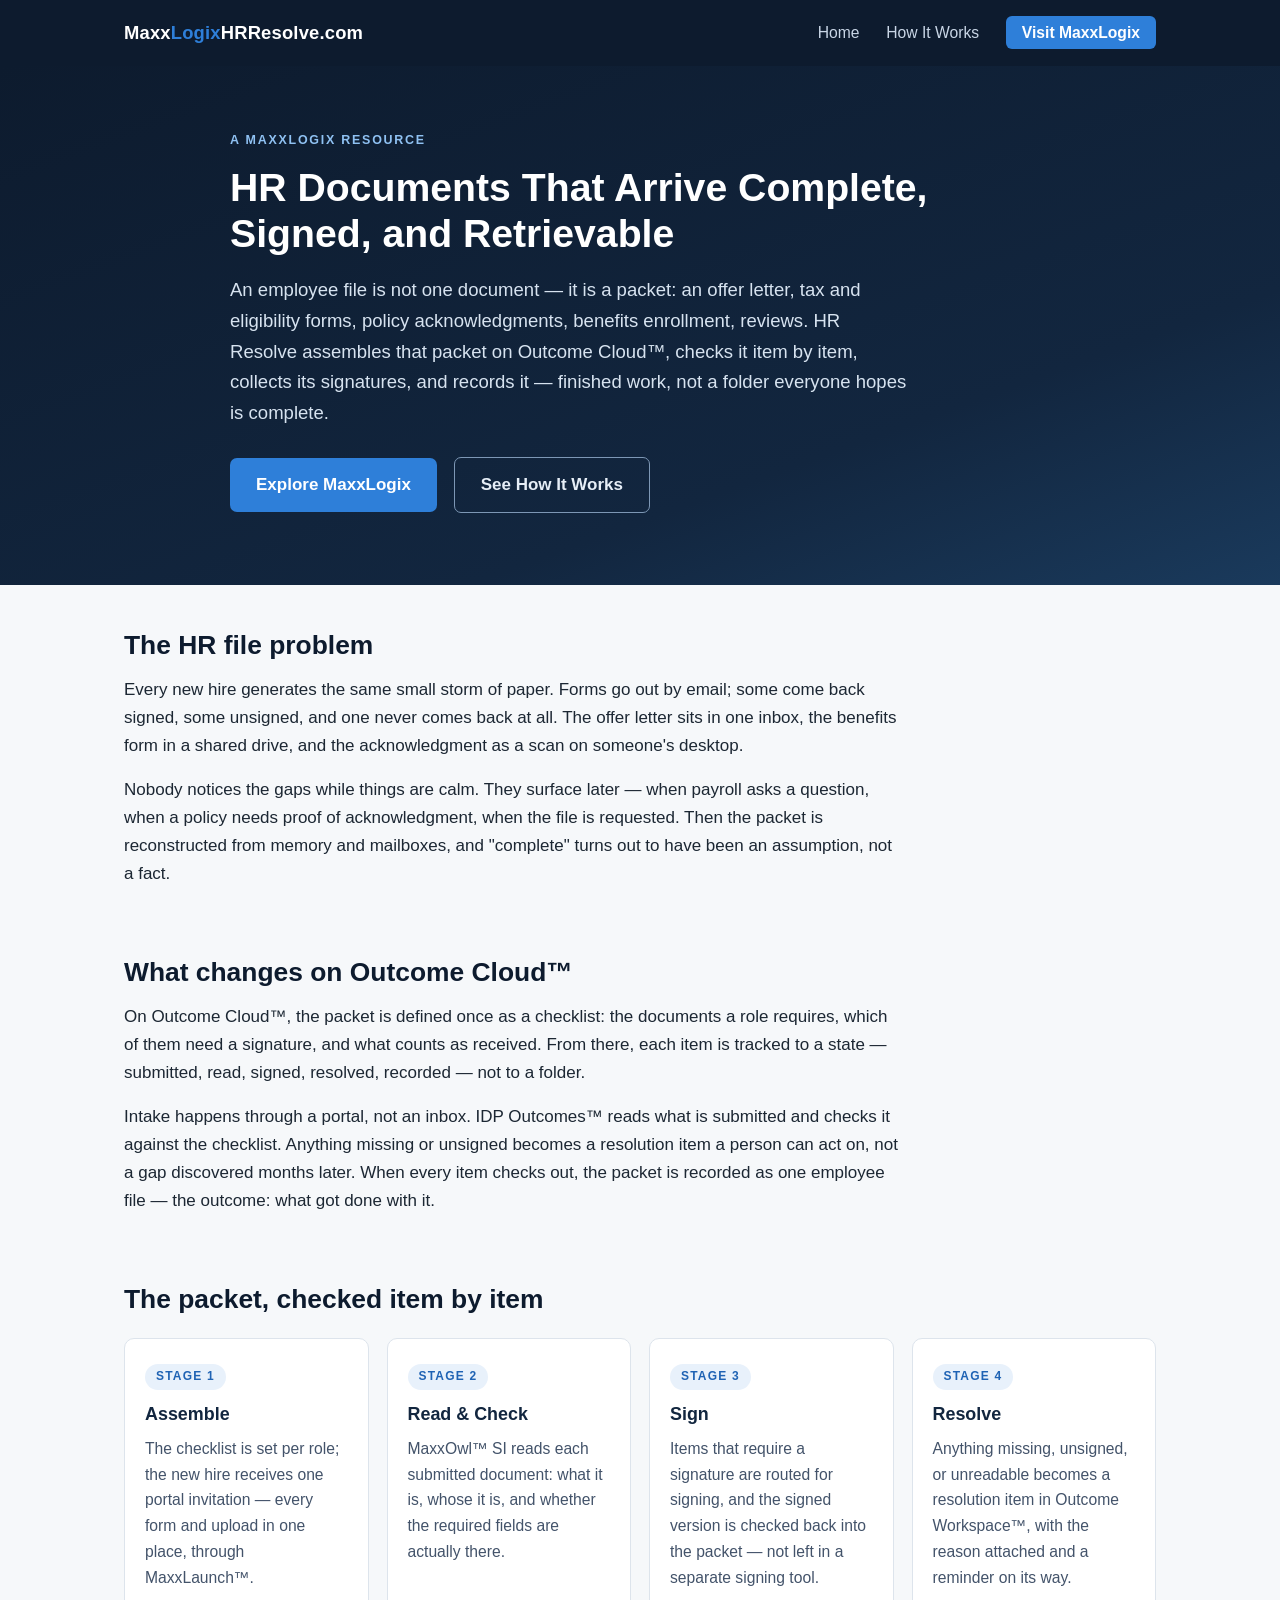
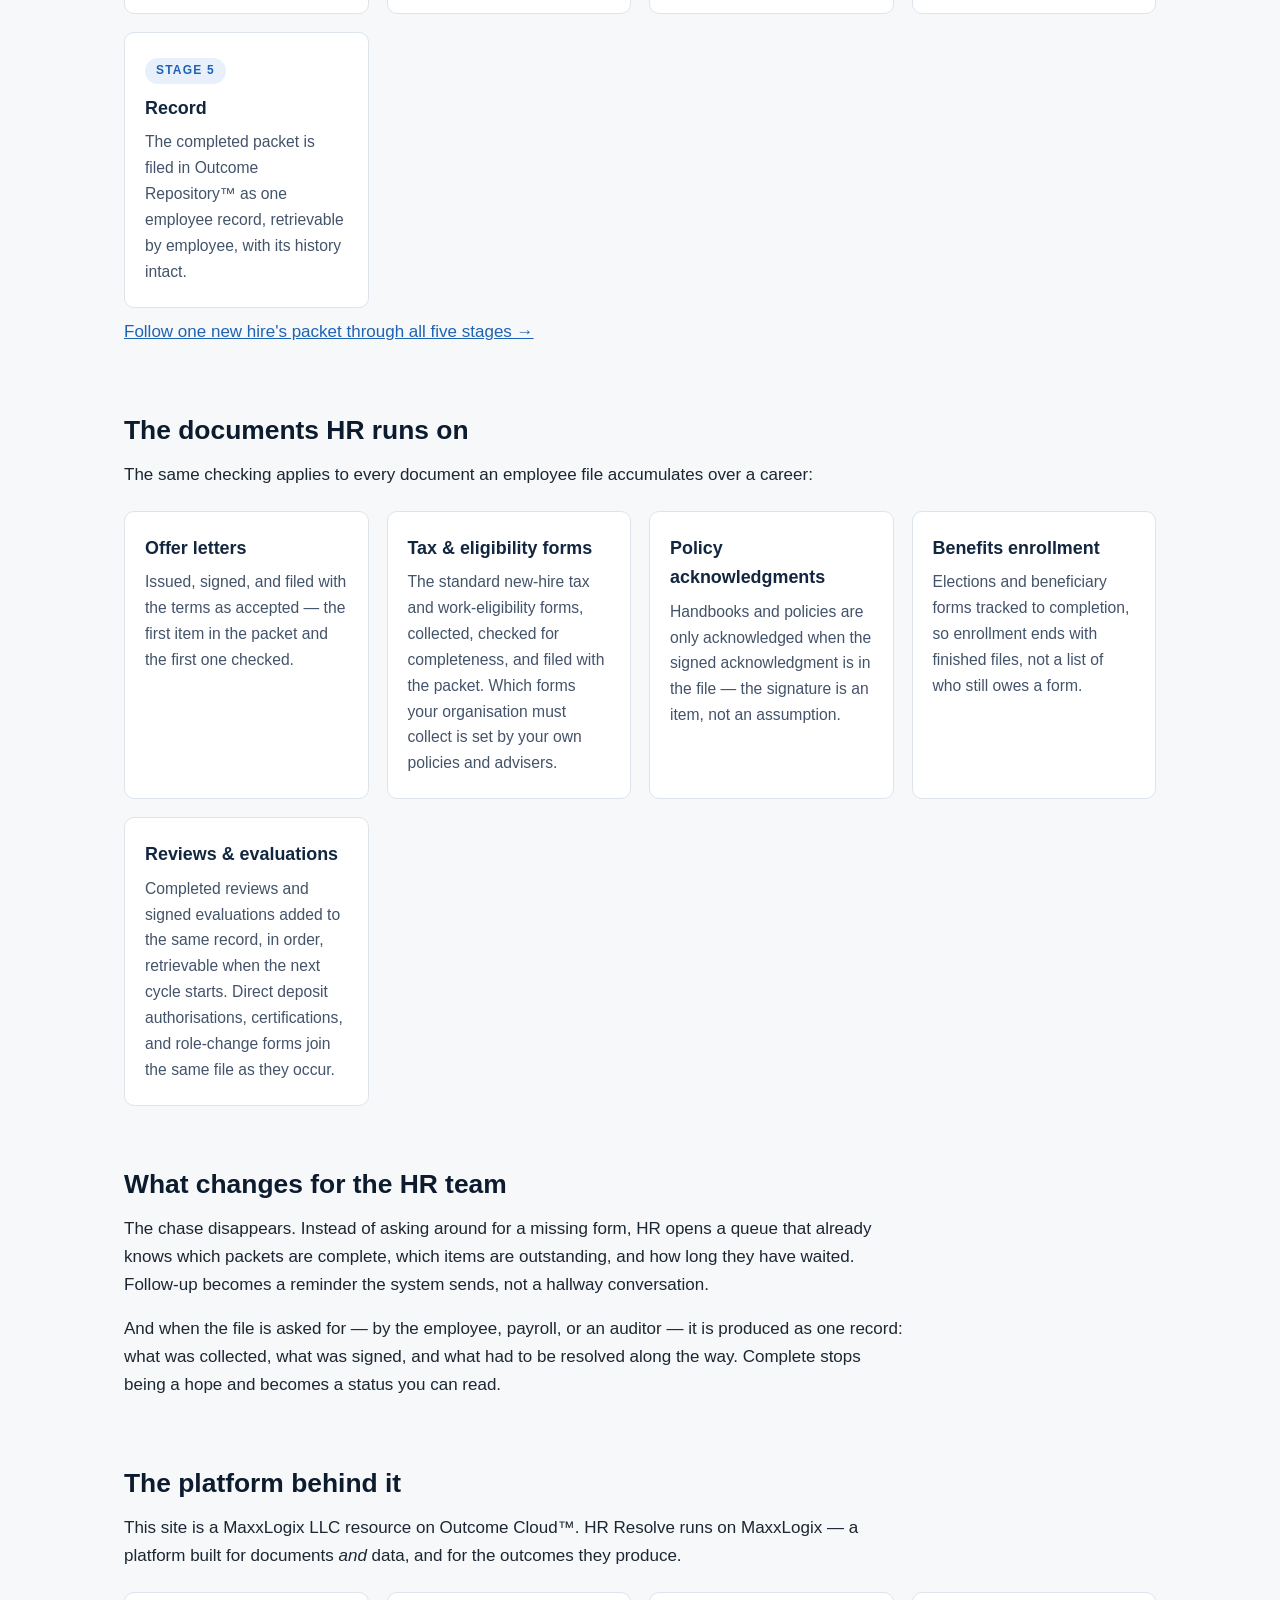
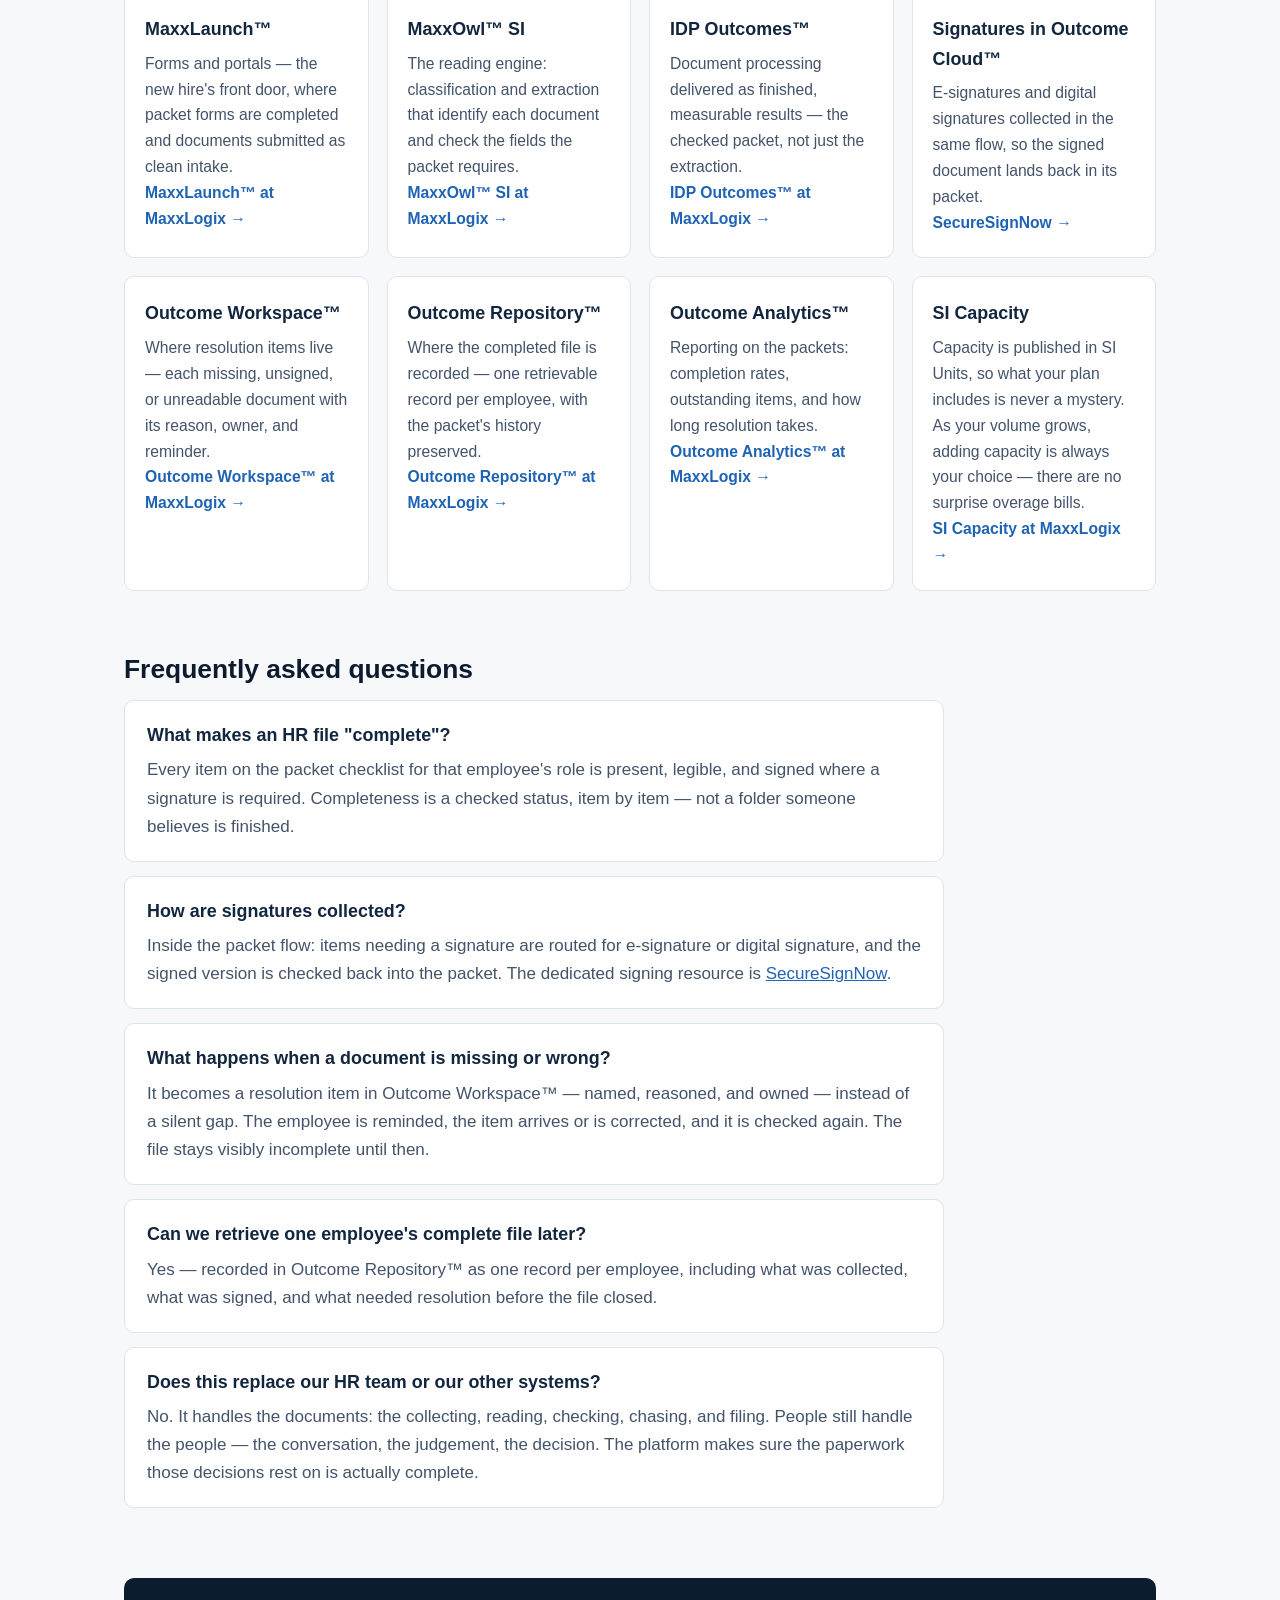
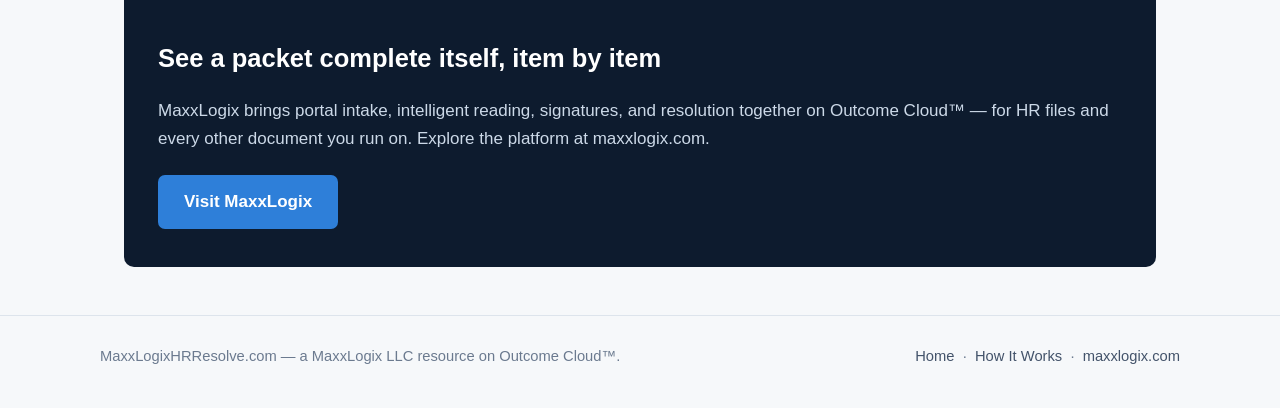
==== index.html @ 2ee291a6 "Add files via upload" ====
<!DOCTYPE html>
<html lang="en">
<head>
<meta charset="UTF-8">
<meta name="viewport" content="width=device-width, initial-scale=1.0">
<title>HR Documents That Arrive Complete, Signed, and Retrievable | MaxxLogix HR Resolve</title>
<meta name="description" content="HR document packets checked item by item on Outcome Cloud: portal intake, intelligent reading, signatures collected, missing items resolved, and the complete file recorded and retrievable by employee.">
<link rel="canonical" href="https://maxxlogixhrresolve.com/">
<meta property="og:type" content="website">
<meta property="og:site_name" content="MaxxLogix HR Resolve">
<meta property="og:title" content="HR Documents That Arrive Complete, Signed, and Retrievable">
<meta property="og:description" content="Onboarding packets with a missing form. Unsigned acknowledgments. Documents scattered across email. How Outcome Cloud assembles, checks, signs, resolves, and records the HR file.">
<meta property="og:url" content="https://maxxlogixhrresolve.com/">
<meta name="twitter:card" content="summary">
<link rel="stylesheet" href="style.css">
</head>
<body>

<header class="site-header">
  <div class="header-inner">
    <a class="wordmark" href="index.html">Maxx<span>Logix</span>HRResolve.com</a>
    <nav class="main-nav">
      <a href="index.html">Home</a>
      <a href="how-it-works.html">How It Works</a>
      <a class="nav-cta" href="https://maxxlogix.com">Visit MaxxLogix</a>
    </nav>
  </div>
</header>

<div class="hero">
  <div class="hero-inner">
    <p class="eyebrow">A MaxxLogix Resource</p>
    <h1>HR Documents That Arrive Complete, Signed, and Retrievable</h1>
    <p class="lede">An employee file is not one document — it is a packet: an offer letter, tax and eligibility forms, policy acknowledgments, benefits enrollment, reviews. HR Resolve assembles that packet on Outcome Cloud&trade;, checks it item by item, collects its signatures, and records it — finished work, not a folder everyone hopes is complete.</p>
    <a class="btn" href="https://maxxlogix.com">Explore MaxxLogix</a>
    <a class="btn ghost" href="how-it-works.html">See How It Works</a>
  </div>
</div>

<main>

  <section>
    <h2>The HR file problem</h2>
    <p>Every new hire generates the same small storm of paper. Forms go out by email; some come back signed, some unsigned, and one never comes back at all. The offer letter sits in one inbox, the benefits form in a shared drive, and the acknowledgment as a scan on someone's desktop.</p>
    <p>Nobody notices the gaps while things are calm. They surface later — when payroll asks a question, when a policy needs proof of acknowledgment, when the file is requested. Then the packet is reconstructed from memory and mailboxes, and "complete" turns out to have been an assumption, not a fact.</p>
  </section>

  <section>
    <h2>What changes on Outcome Cloud&trade;</h2>
    <p>On Outcome Cloud&trade;, the packet is defined once as a checklist: the documents a role requires, which of them need a signature, and what counts as received. From there, each item is tracked to a state — submitted, read, signed, resolved, recorded — not to a folder.</p>
    <p>Intake happens through a portal, not an inbox. IDP Outcomes&trade; reads what is submitted and checks it against the checklist. Anything missing or unsigned becomes a resolution item a person can act on, not a gap discovered months later. When every item checks out, the packet is recorded as one employee file — the outcome: what got done with it.</p>
  </section>

  <section>
    <h2>The packet, checked item by item</h2>
    <div class="grid">
      <div class="card">
        <span class="step">Stage 1</span>
        <h3>Assemble</h3>
        <p>The checklist is set per role; the new hire receives one portal invitation — every form and upload in one place, through MaxxLaunch&trade;.</p>
      </div>
      <div class="card">
        <span class="step">Stage 2</span>
        <h3>Read &amp; Check</h3>
        <p>MaxxOwl&trade; SI reads each submitted document: what it is, whose it is, and whether the required fields are actually there.</p>
      </div>
      <div class="card">
        <span class="step">Stage 3</span>
        <h3>Sign</h3>
        <p>Items that require a signature are routed for signing, and the signed version is checked back into the packet — not left in a separate signing tool.</p>
      </div>
      <div class="card">
        <span class="step">Stage 4</span>
        <h3>Resolve</h3>
        <p>Anything missing, unsigned, or unreadable becomes a resolution item in Outcome Workspace&trade;, with the reason attached and a reminder on its way.</p>
      </div>
      <div class="card">
        <span class="step">Stage 5</span>
        <h3>Record</h3>
        <p>The completed packet is filed in Outcome Repository&trade; as one employee record, retrievable by employee, with its history intact.</p>
      </div>
    </div>
    <p><a href="how-it-works.html">Follow one new hire's packet through all five stages &rarr;</a></p>
  </section>

  <section>
    <h2>The documents HR runs on</h2>
    <p>The same checking applies to every document an employee file accumulates over a career:</p>
    <div class="grid">
      <div class="card">
        <h3>Offer letters</h3>
        <p>Issued, signed, and filed with the terms as accepted — the first item in the packet and the first one checked.</p>
      </div>
      <div class="card">
        <h3>Tax &amp; eligibility forms</h3>
        <p>The standard new-hire tax and work-eligibility forms, collected, checked for completeness, and filed with the packet. Which forms your organisation must collect is set by your own policies and advisers.</p>
      </div>
      <div class="card">
        <h3>Policy acknowledgments</h3>
        <p>Handbooks and policies are only acknowledged when the signed acknowledgment is in the file — the signature is an item, not an assumption.</p>
      </div>
      <div class="card">
        <h3>Benefits enrollment</h3>
        <p>Elections and beneficiary forms tracked to completion, so enrollment ends with finished files, not a list of who still owes a form.</p>
      </div>
      <div class="card">
        <h3>Reviews &amp; evaluations</h3>
        <p>Completed reviews and signed evaluations added to the same record, in order, retrievable when the next cycle starts. Direct deposit authorisations, certifications, and role-change forms join the same file as they occur.</p>
      </div>
    </div>
  </section>

  <section>
    <h2>What changes for the HR team</h2>
    <p>The chase disappears. Instead of asking around for a missing form, HR opens a queue that already knows which packets are complete, which items are outstanding, and how long they have waited. Follow-up becomes a reminder the system sends, not a hallway conversation.</p>
    <p>And when the file is asked for — by the employee, payroll, or an auditor — it is produced as one record: what was collected, what was signed, and what had to be resolved along the way. Complete stops being a hope and becomes a status you can read.</p>
  </section>

  <section>
    <h2>The platform behind it</h2>
    <p class="narrow">This site is a MaxxLogix LLC resource on Outcome Cloud&trade;. HR Resolve runs on MaxxLogix — a platform built for documents <em>and</em> data, and for the outcomes they produce.</p>
    <div class="grid">
      <div class="card">
        <h3>MaxxLaunch&trade;</h3>
        <p>Forms and portals — the new hire's front door, where packet forms are completed and documents submitted as clean intake.</p>
        <p><a href="https://maxxlogix.com/maxxlaunch/">MaxxLaunch&trade; at MaxxLogix &rarr;</a></p>
      </div>
      <div class="card">
        <h3>MaxxOwl&trade; SI</h3>
        <p>The reading engine: classification and extraction that identify each document and check the fields the packet requires.</p>
        <p><a href="https://maxxlogix.com/maxxowl-si/">MaxxOwl&trade; SI at MaxxLogix &rarr;</a></p>
      </div>
      <div class="card">
        <h3>IDP Outcomes&trade;</h3>
        <p>Document processing delivered as finished, measurable results — the checked packet, not just the extraction.</p>
        <p><a href="https://maxxlogix.com/idp-outcomes/">IDP Outcomes&trade; at MaxxLogix &rarr;</a></p>
      </div>
      <div class="card">
        <h3>Signatures in Outcome Cloud&trade;</h3>
        <p>E-signatures and digital signatures collected in the same flow, so the signed document lands back in its packet.</p>
        <p><a href="https://securesignnow.com/">SecureSignNow &rarr;</a></p>
      </div>
      <div class="card">
        <h3>Outcome Workspace&trade;</h3>
        <p>Where resolution items live — each missing, unsigned, or unreadable document with its reason, owner, and reminder.</p>
        <p><a href="https://maxxlogix.com/outcome-workspace/">Outcome Workspace&trade; at MaxxLogix &rarr;</a></p>
      </div>
      <div class="card">
        <h3>Outcome Repository&trade;</h3>
        <p>Where the completed file is recorded — one retrievable record per employee, with the packet's history preserved.</p>
        <p><a href="https://maxxlogix.com/outcome-repository/">Outcome Repository&trade; at MaxxLogix &rarr;</a></p>
      </div>
      <div class="card">
        <h3>Outcome Analytics&trade;</h3>
        <p>Reporting on the packets: completion rates, outstanding items, and how long resolution takes.</p>
        <p><a href="https://maxxlogix.com/outcome-analytics/">Outcome Analytics&trade; at MaxxLogix &rarr;</a></p>
      </div>
      <div class="card">
        <h3>SI Capacity</h3>
        <p>Capacity is published in SI Units, so what your plan includes is never a mystery. As your volume grows, adding capacity is always your choice — there are no surprise overage bills.</p>
        <p><a href="https://maxxlogix.com/si-capacity/">SI Capacity at MaxxLogix &rarr;</a></p>
      </div>
    </div>
  </section>

  <section>
    <h2>Frequently asked questions</h2>

    <div class="faq-item">
      <h3>What makes an HR file "complete"?</h3>
      <p>Every item on the packet checklist for that employee's role is present, legible, and signed where a signature is required. Completeness is a checked status, item by item — not a folder someone believes is finished.</p>
    </div>

    <div class="faq-item">
      <h3>How are signatures collected?</h3>
      <p>Inside the packet flow: items needing a signature are routed for e-signature or digital signature, and the signed version is checked back into the packet. The dedicated signing resource is <a href="https://securesignnow.com/">SecureSignNow</a>.</p>
    </div>

    <div class="faq-item">
      <h3>What happens when a document is missing or wrong?</h3>
      <p>It becomes a resolution item in Outcome Workspace&trade; — named, reasoned, and owned — instead of a silent gap. The employee is reminded, the item arrives or is corrected, and it is checked again. The file stays visibly incomplete until then.</p>
    </div>

    <div class="faq-item">
      <h3>Can we retrieve one employee's complete file later?</h3>
      <p>Yes — recorded in Outcome Repository&trade; as one record per employee, including what was collected, what was signed, and what needed resolution before the file closed.</p>
    </div>

    <div class="faq-item">
      <h3>Does this replace our HR team or our other systems?</h3>
      <p>No. It handles the documents: the collecting, reading, checking, chasing, and filing. People still handle the people — the conversation, the judgement, the decision. The platform makes sure the paperwork those decisions rest on is actually complete.</p>
    </div>
  </section>

  <div class="cta-band">
    <h2>See a packet complete itself, item by item</h2>
    <p>MaxxLogix brings portal intake, intelligent reading, signatures, and resolution together on Outcome Cloud&trade; — for HR files and every other document you run on. Explore the platform at maxxlogix.com.</p>
    <a class="btn" href="https://maxxlogix.com">Visit MaxxLogix</a>
  </div>

</main>

<footer class="site-footer">
  <div class="footer-inner">
    <span>MaxxLogixHRResolve.com — a MaxxLogix LLC resource on Outcome Cloud&trade;.</span>
    <span><a href="index.html">Home</a> &nbsp;·&nbsp; <a href="how-it-works.html">How It Works</a> &nbsp;·&nbsp; <a href="https://maxxlogix.com">maxxlogix.com</a></span>
  </div>
</footer>

</body>
</html>
---- style.css ----
/* MaxxLogix HR Resolve — microsite styles
   Palette: deep navy / slate with a single steel-blue accent.
   No external assets. System font stack only. */

:root {
  --navy: #0d1b2e;
  --navy-2: #12263f;
  --slate: #43536a;
  --slate-light: #6b7a8f;
  --ink: #1c2733;
  --bg: #f6f8fa;
  --card: #ffffff;
  --line: #dde4ec;
  --accent: #2e7fd9;
  --accent-dark: #1f63b4;
  --radius: 10px;
}

* { box-sizing: border-box; }

html { scroll-behavior: smooth; }

body {
  margin: 0;
  font-family: -apple-system, BlinkMacSystemFont, "Segoe UI", Roboto,
    "Helvetica Neue", Arial, sans-serif;
  color: var(--ink);
  background: var(--bg);
  line-height: 1.65;
  font-size: 17px;
}

a { color: var(--accent-dark); }
a:hover { color: var(--accent); }

/* ---------- Header ---------- */
.site-header {
  background: var(--navy);
  color: #fff;
}
.header-inner {
  max-width: 1080px;
  margin: 0 auto;
  padding: 18px 24px;
  display: flex;
  flex-wrap: wrap;
  align-items: center;
  justify-content: space-between;
  gap: 12px;
}
.wordmark {
  color: #fff;
  text-decoration: none;
  font-weight: 700;
  font-size: 1.15rem;
  letter-spacing: 0.01em;
}
.wordmark span { color: var(--accent); }
.main-nav a {
  color: #c9d6e6;
  text-decoration: none;
  margin-left: 22px;
  font-size: 0.98rem;
}
.main-nav a:hover { color: #fff; }
.main-nav a.nav-cta {
  background: var(--accent);
  color: #fff;
  padding: 8px 16px;
  border-radius: 6px;
  font-weight: 600;
}
.main-nav a.nav-cta:hover { background: var(--accent-dark); }

/* ---------- Hero ---------- */
.hero {
  background: linear-gradient(160deg, var(--navy) 0%, var(--navy-2) 70%, #1a3a5c 100%);
  color: #fff;
  padding: 64px 24px 72px;
}
.hero-inner { max-width: 820px; margin: 0 auto; }
.hero .eyebrow {
  text-transform: uppercase;
  letter-spacing: 0.14em;
  font-size: 0.78rem;
  font-weight: 700;
  color: #8fc1f2;
  margin: 0 0 14px;
}
.hero h1 {
  font-size: 2.45rem;
  line-height: 1.18;
  margin: 0 0 18px;
  font-weight: 750;
}
.hero p.lede {
  font-size: 1.16rem;
  color: #d7e3f0;
  margin: 0 0 28px;
  max-width: 680px;
}
.btn {
  display: inline-block;
  background: var(--accent);
  color: #fff;
  text-decoration: none;
  font-weight: 600;
  padding: 13px 26px;
  border-radius: 7px;
  margin-right: 12px;
}
.btn:hover { background: var(--accent-dark); color: #fff; }
.btn.ghost {
  background: transparent;
  border: 1px solid #7d97b5;
  color: #e6eef7;
}
.btn.ghost:hover { border-color: #fff; color: #fff; }

/* ---------- Layout ---------- */
main { max-width: 1080px; margin: 0 auto; padding: 0 24px; }
section { padding: 44px 0 8px; }
section h2 {
  font-size: 1.65rem;
  line-height: 1.25;
  color: var(--navy);
  margin: 0 0 14px;
}
section h3 { color: var(--navy-2); margin: 0 0 8px; font-size: 1.12rem; }
section p { max-width: 780px; margin: 0 0 16px; }
.narrow { max-width: 780px; }

/* ---------- Stage / card grids ---------- */
.grid {
  display: grid;
  grid-template-columns: repeat(auto-fit, minmax(230px, 1fr));
  gap: 18px;
  margin: 22px 0 10px;
}
.card {
  background: var(--card);
  border: 1px solid var(--line);
  border-radius: var(--radius);
  padding: 22px 20px;
}
.card .step {
  display: inline-block;
  font-size: 0.75rem;
  font-weight: 700;
  letter-spacing: 0.1em;
  text-transform: uppercase;
  color: var(--accent-dark);
  background: #e8f1fb;
  border-radius: 20px;
  padding: 3px 11px;
  margin-bottom: 10px;
}
.card p { margin: 0; font-size: 0.98rem; color: var(--slate); }
.card h3 { margin-bottom: 6px; }
.card a { font-weight: 600; text-decoration: none; }
.card a:hover { text-decoration: underline; }

/* ---------- Deep-dive stage list (how it works) ---------- */
.stage-list { max-width: 820px; }
.stage-block {
  background: var(--card);
  border: 1px solid var(--line);
  border-left: 4px solid var(--accent);
  border-radius: var(--radius);
  padding: 22px 24px;
  margin-bottom: 16px;
}
.stage-block p { margin: 0 0 10px; }
.stage-block p:last-child { margin-bottom: 0; }

/* ---------- FAQ ---------- */
.faq-item {
  background: var(--card);
  border: 1px solid var(--line);
  border-radius: var(--radius);
  padding: 20px 22px;
  margin-bottom: 14px;
  max-width: 820px;
}
.faq-item h3 { margin-bottom: 6px; }
.faq-item p { margin: 0; color: var(--slate); }

/* ---------- CTA band ---------- */
.cta-band {
  background: var(--navy);
  color: #fff;
  border-radius: var(--radius);
  padding: 38px 34px;
  margin: 48px 0;
  text-align: left;
}
.cta-band h2 { color: #fff; margin-bottom: 10px; }
.cta-band p { color: #ccd9e8; margin-bottom: 22px; }

/* ---------- Footer ---------- */
.site-footer {
  border-top: 1px solid var(--line);
  margin-top: 24px;
  padding: 28px 24px 40px;
  color: var(--slate-light);
  font-size: 0.92rem;
}
.footer-inner {
  max-width: 1080px;
  margin: 0 auto;
  display: flex;
  flex-wrap: wrap;
  gap: 10px 28px;
  justify-content: space-between;
}
.site-footer a { color: var(--slate); text-decoration: none; }
.site-footer a:hover { text-decoration: underline; }

/* ---------- Breadcrumb (subpage) ---------- */
.crumb { padding: 22px 0 0; font-size: 0.92rem; color: var(--slate-light); }
.crumb a { text-decoration: none; }
.crumb a:hover { text-decoration: underline; }
.page-head { padding-top: 18px; }
.page-head h1 { font-size: 2.05rem; color: var(--navy); line-height: 1.22; margin: 0 0 12px; }
.page-head p.lede { font-size: 1.1rem; color: var(--slate); max-width: 760px; }

/* ---------- Responsive ---------- */
@media (max-width: 640px) {
  body { font-size: 16px; }
  .hero { padding: 44px 20px 52px; }
  .hero h1 { font-size: 1.85rem; }
  .page-head h1 { font-size: 1.6rem; }
  section h2 { font-size: 1.4rem; }
  .main-nav a { margin-left: 14px; }
  .btn { display: block; text-align: center; margin: 0 0 10px; }
  .cta-band { padding: 28px 22px; }
}
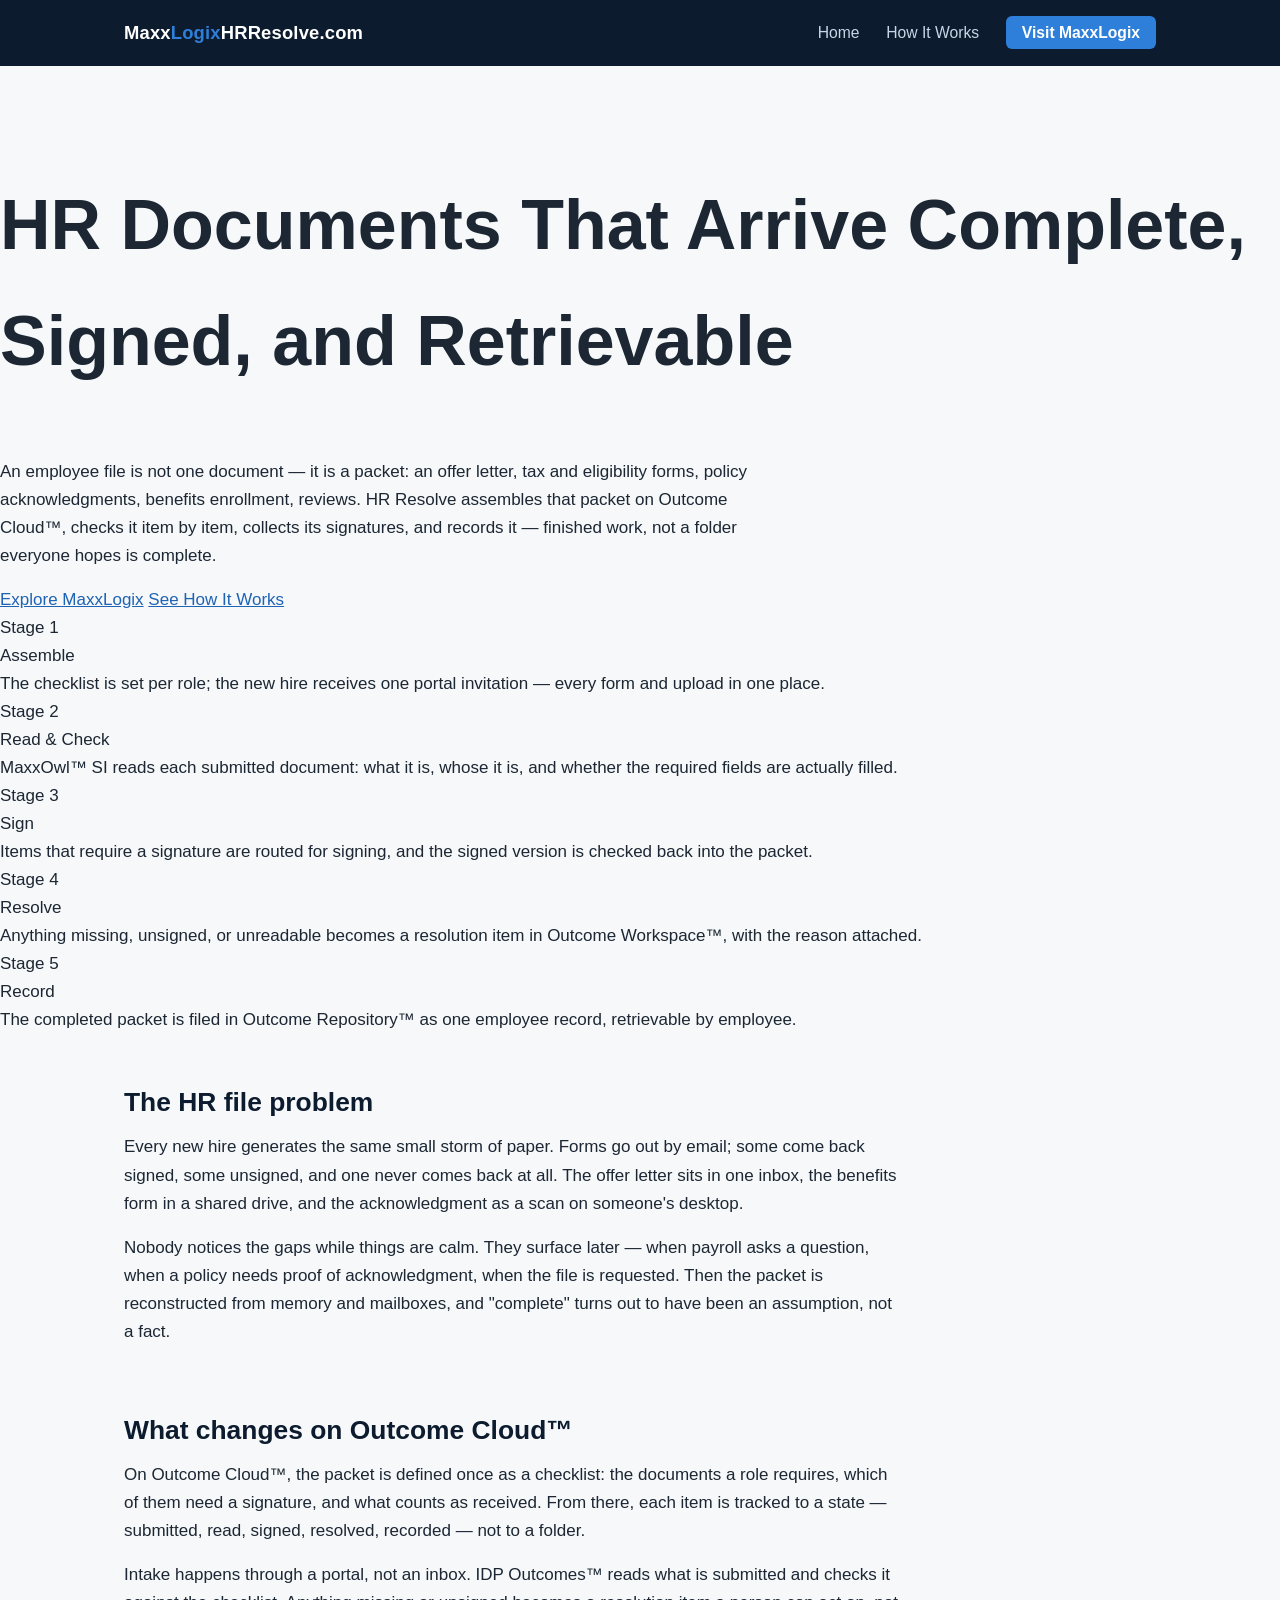
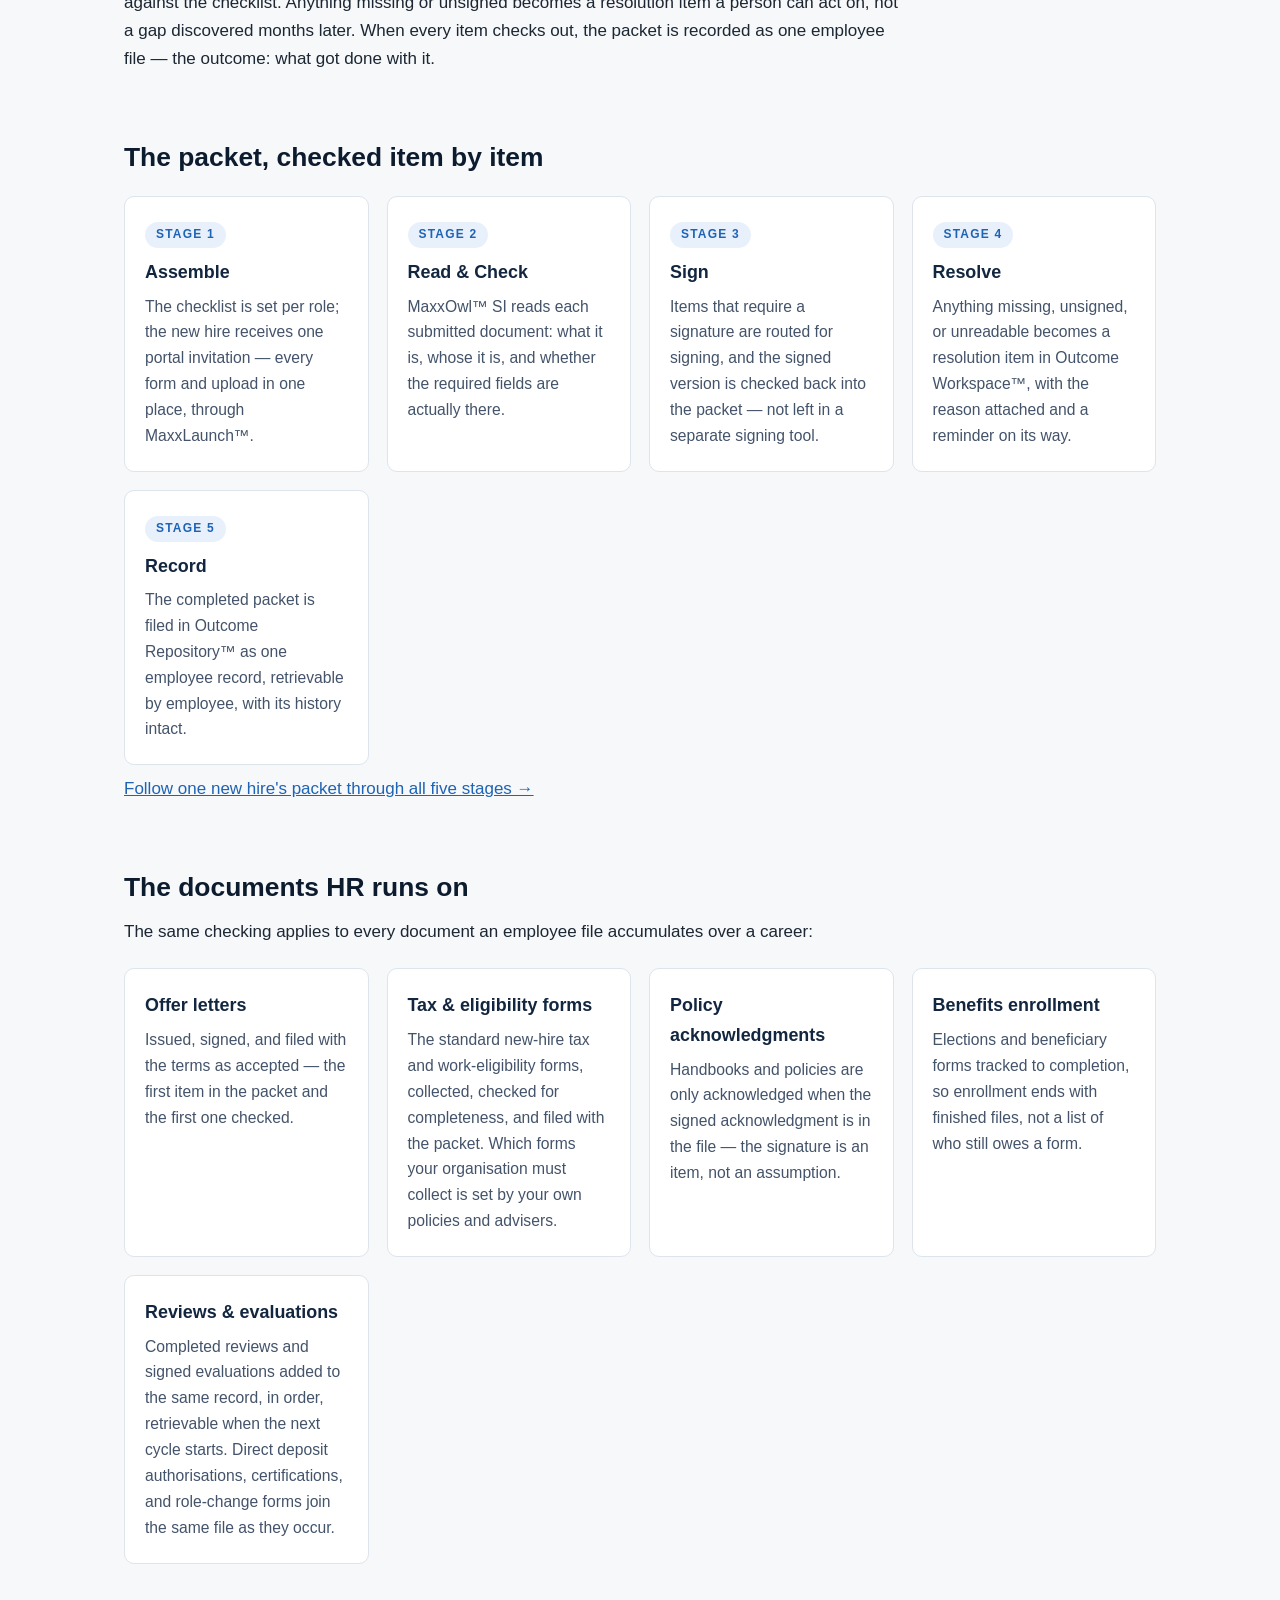
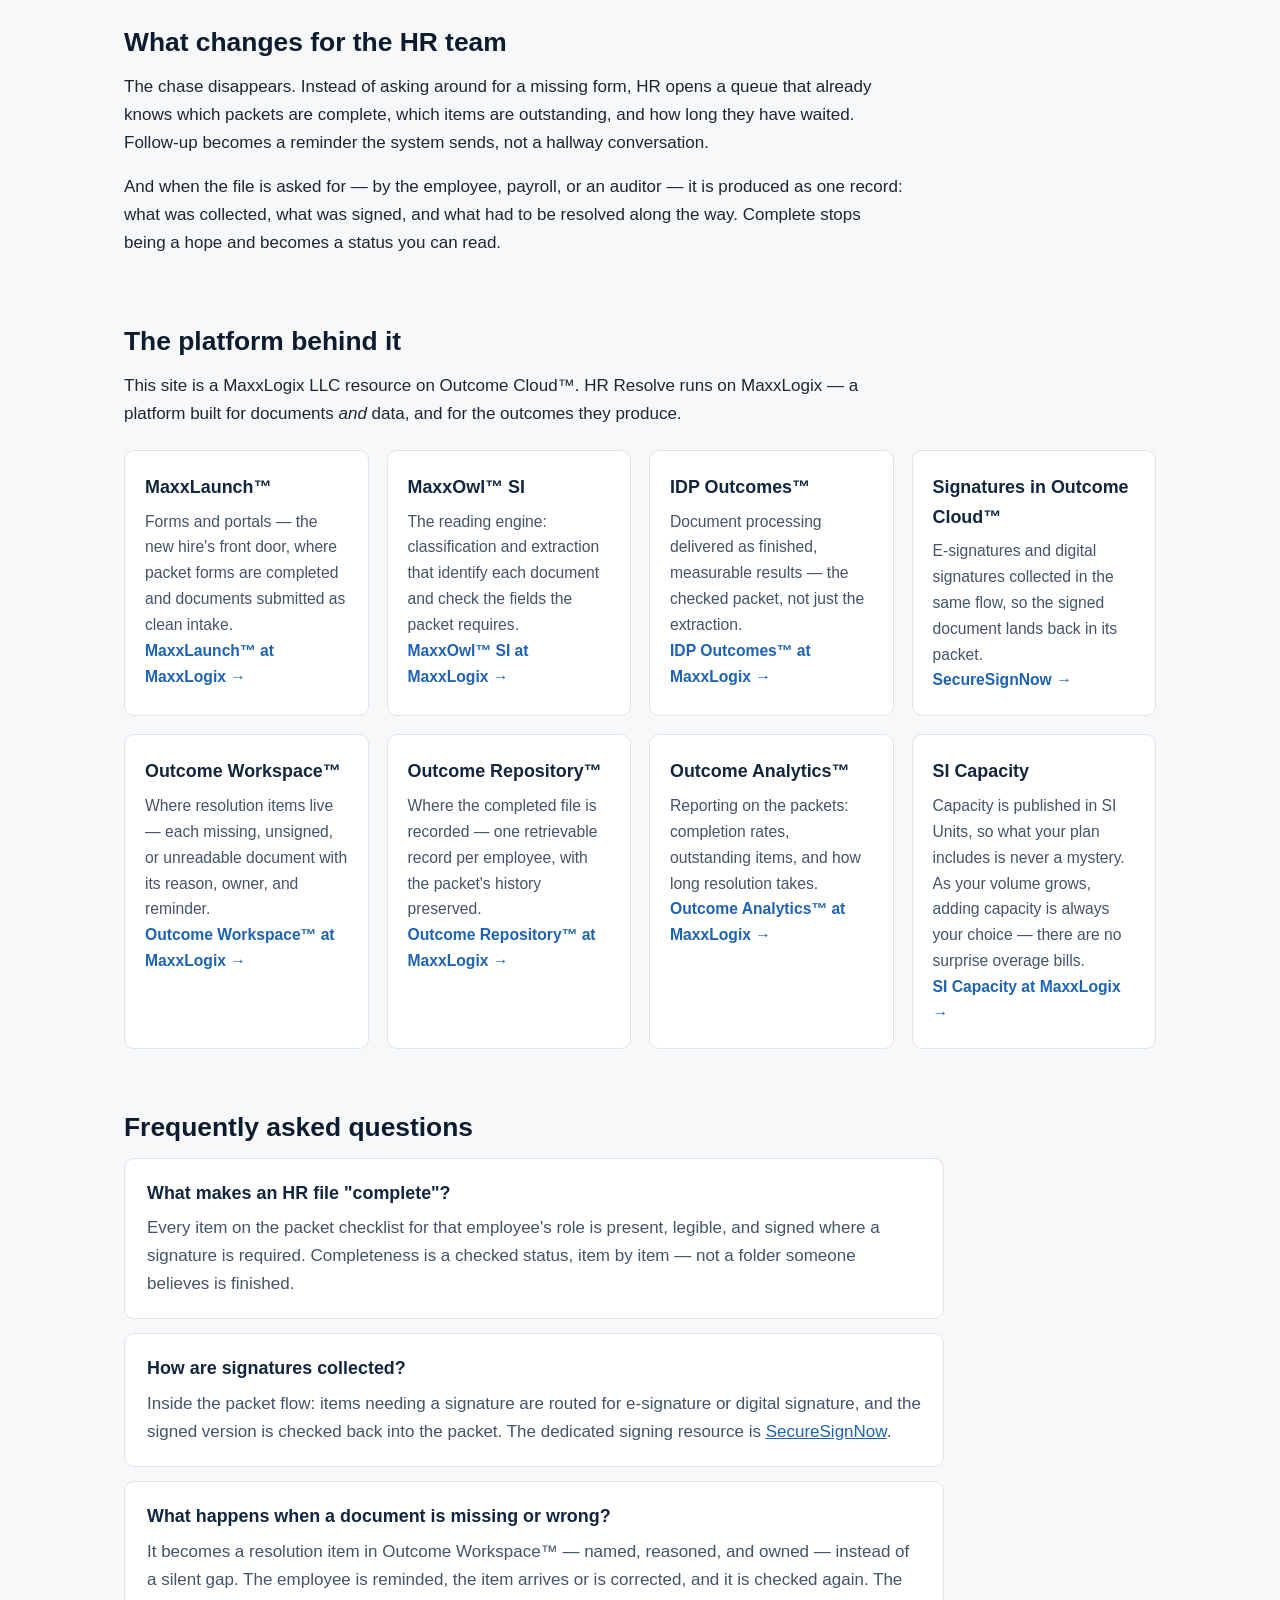
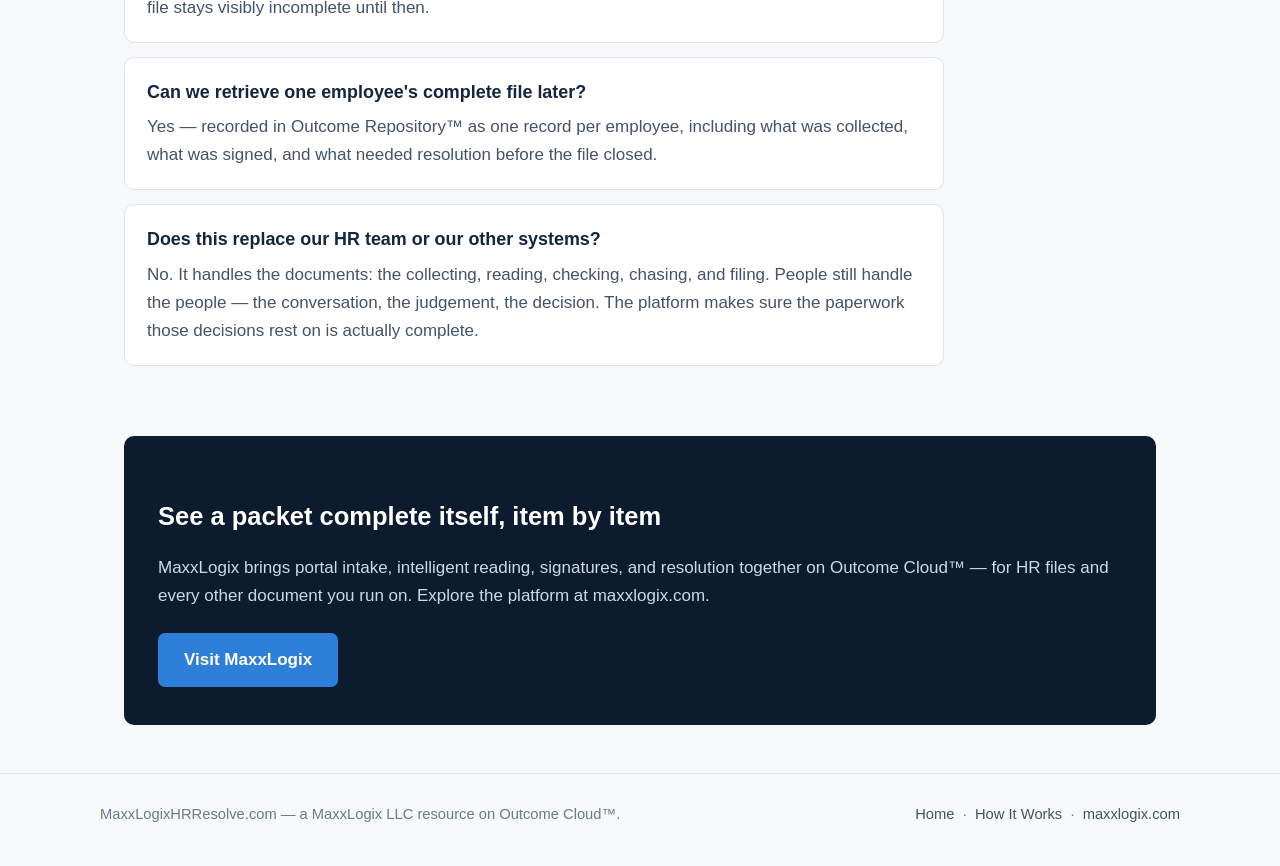
==== commit 92db9fb2: "Hero refresh: bold hero redesign (approved 2026-11-17)" ====
--- a/index.html
+++ b/index.html
@@ -27,15 +27,27 @@
   </div>
 </header>
 
-<div class="hero">
-  <div class="hero-inner">
-    <p class="eyebrow">A MaxxLogix Resource</p>
-    <h1>HR Documents That Arrive Complete, Signed, and Retrievable</h1>
-    <p class="lede">An employee file is not one document — it is a packet: an offer letter, tax and eligibility forms, policy acknowledgments, benefits enrollment, reviews. HR Resolve assembles that packet on Outcome Cloud&trade;, checks it item by item, collects its signatures, and records it — finished work, not a folder everyone hopes is complete.</p>
-    <a class="btn" href="https://maxxlogix.com">Explore MaxxLogix</a>
-    <a class="btn ghost" href="how-it-works.html">See How It Works</a>
-  </div>
-</div>
+<section class="bh">
+  <div class="bh-wrap">
+    <div class="bh-grid">
+      <div>
+        <h1 class="bh-h1" style="font-size:70px">HR Documents That Arrive Complete, <span class="bh-a">Signed</span>, and Retrievable</h1>
+        <p class="bh-lede">An employee file is not one document — it is a packet: an offer letter, tax and eligibility forms, policy acknowledgments, benefits enrollment, reviews. HR Resolve assembles that packet on Outcome Cloud&trade;, checks it item by item, collects its signatures, and records it — finished work, not a folder everyone hopes is complete.</p>
+        <div class="bh-actions">
+          <a class="bh-btn" href="https://maxxlogix.com">Explore MaxxLogix</a>
+          <a class="bh-link2" href="how-it-works.html">See How It Works</a>
+        </div>
+      </div>
+      <div class="bh-path" aria-label="The path, end to end">
+        <div class="bh-stage bh-s1"><div class="bh-n">Stage 1</div><div class="bh-t">Assemble</div><div class="bh-d">The checklist is set per role; the new hire receives one portal invitation — every form and upload in one place.</div></div>
+        <div class="bh-stage bh-s2"><div class="bh-n">Stage 2</div><div class="bh-t">Read &amp; Check</div><div class="bh-d">MaxxOwl&trade; SI reads each submitted document: what it is, whose it is, and whether the required fields are actually filled.</div></div>
+        <div class="bh-stage bh-s3"><div class="bh-n">Stage 3</div><div class="bh-t">Sign</div><div class="bh-d">Items that require a signature are routed for signing, and the signed version is checked back into the packet.</div></div>
+        <div class="bh-stage bh-s4"><div class="bh-n">Stage 4</div><div class="bh-t">Resolve</div><div class="bh-d">Anything missing, unsigned, or unreadable becomes a resolution item in Outcome Workspace&trade;, with the reason attached.</div></div>
+        <div class="bh-stage bh-s5"><div class="bh-n">Stage 5</div><div class="bh-t">Record</div><div class="bh-d">The completed packet is filed in Outcome Repository&trade; as one employee record, retrievable by employee.</div></div>
+      </div>
+    </div>
+  </div>
+</section>
 
 <main>
 
